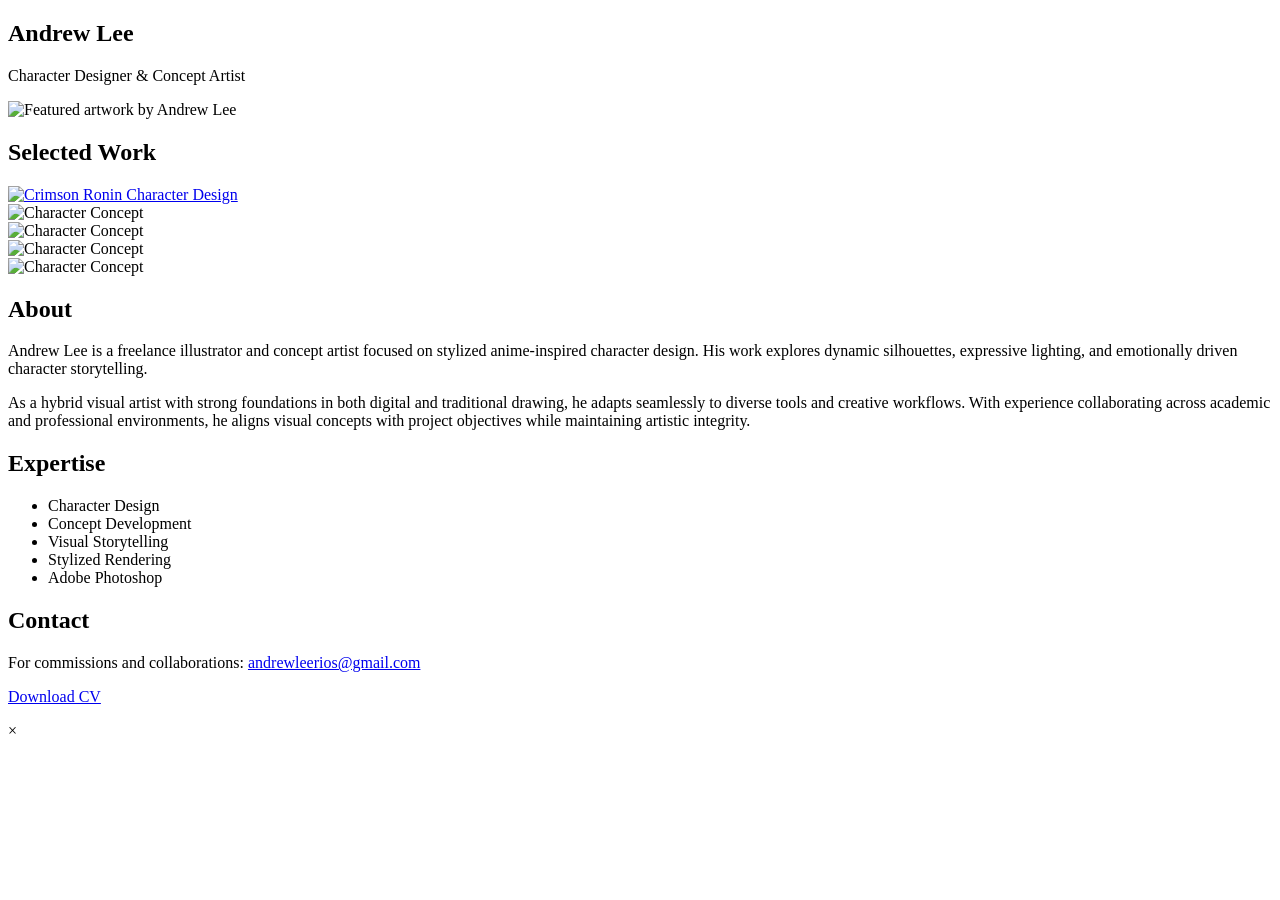
==== index.html @ d273c7ab "Update index.html" ====
<!DOCTYPE html>
<html lang="en">
<head>
  <meta charset="UTF-8" />
  <meta name="viewport" content="width=device-width, initial-scale=1.0" />
  <meta name="description" content="Andrew Lee — Illustrator and Concept Artist specializing in stylized anime-inspired character design.">
  <title>Andrew Lee — Illustrator & Concept Artist</title>
  <link rel="stylesheet" href="style.css" />
  <link href="https://fonts.googleapis.com/css2?family=Playfair+Display:wght@400;500;600&family=Inter:wght@300;400;500&display=swap" rel="stylesheet">
</head>



<body>

  

  <main>

    <!-- HERO -->
    <section class="hero">
        <div class="hero-header">
            <h1 class="logo">Andrew Lee</h1>
            <p class="hero-subtitle">Character Designer & Concept Artist</p>
        </div>

        <img src="images/hero.jpg" alt="Featured artwork by Andrew Lee">
    </section>

    <!-- GALLERY -->
    <section class="gallery">
      <div class="container">
        <h2 class="section-title">Selected Work</h2>

        <div class="grid">

            <div class="art-item project">
                <a href="project-ronin.html">
                    <img src="images/ronin-final.jpg" alt="Crimson Ronin Character Design">
                </a>
            </div>
            
          <div class="art-item">

            <img 
                src="images/art1.jpg" 
                alt="Character Concept"
                data-title="Crimson Ronin"
                data-type="Character Design"
                data-year="2025"
                data-role="Concept & Illustration"
            >
            </div>

          <div class="art-item">
            <img 
                src="images/art2.jpg" 
                alt="Character Concept"
                data-title="Crimson Ronin"
                data-type="Character Design"
                data-year="2025"
                data-role="Concept & Illustration"
            >
            </div>

          <div class="art-item">
            <img 
                src="images/art3.jpg" 
                alt="Character Concept"
                data-title="Crimson Ronin"
                data-type="Character Design"
                data-year="2025"
                data-role="Concept & Illustration"
            >
            </div>

          <div class="art-item">
            <img 
                src="images/art4.jpg" 
                alt="Character Concept"
                data-title="Crimson Ronin"
                data-type="Character Design"
                data-year="2025"
                data-role="Concept & Illustration"
            >
            </div>

        </div>
      </div>
    </section>

    <!-- ABOUT -->
    <section class="about">
      <div class="container">
        <h2 class="section-title">About</h2>
        <p>
            Andrew Lee is a freelance illustrator and concept artist
            focused on stylized anime-inspired character design.
            His work explores dynamic silhouettes, expressive lighting, and emotionally driven character storytelling.
        </p>
        <p>
            As a hybrid visual artist with strong foundations in both digital and traditional drawing,
            he adapts seamlessly to diverse tools and creative workflows. With experience collaborating
            across academic and professional environments, he aligns visual concepts with project objectives while maintaining artistic integrity.
        </p>
      </div>
    </section>

    <!-- EXPERTISE -->
    <section class="expertise">
        <div class="container">
            <h2 class="section-title">Expertise</h2>
            <ul class="skills">
            <li>Character Design</li>
            <li>Concept Development</li>
            <li>Visual Storytelling</li>
            <li>Stylized Rendering</li>
            <li>Adobe Photoshop</li>
            </ul>
        </div>
    </section>
     
    <!-- CONTACT -->
    <section class="contact">
      <div class="container">
        <h2 class="section-title">Contact</h2>
        <p>
          For commissions and collaborations:
          <a href="mailto:andrewleerios@gmail.com">andrewleerios@gmail.com</a>
        </p>
        <p>
          <a href="AndrewLee_CV.pdf" class="cv-button" target="_blank">Download CV</a>
        </p>
      </div>
    </section>

  </main>

  <!-- JS MODAL -->

<div class="modal" id="imageModal">
  <span class="close">&times;</span>
  <div class="modal-wrapper">
    <img class="modal-content" id="modalImage">
    <div class="modal-info">
      <h3 id="modalTitle"></h3>
      <p id="modalMeta"></p>
    </div>
  </div>
</div>

<script>
    const images = document.querySelectorAll('.art-item:not(.project) img');
    const modal = document.getElementById('imageModal');
    const modalImg = document.getElementById('modalImage');
    const modalTitle = document.getElementById('modalTitle');
    const modalMeta = document.getElementById('modalMeta');
    const closeBtn = document.querySelector('.close');

  images.forEach(img => {
  img.addEventListener('click', () => {
    modal.style.display = 'flex';
    modalImg.src = img.src;
    modalTitle.textContent = img.dataset.title;
    modalMeta.textContent = `${img.dataset.type} — ${img.dataset.year} — ${img.dataset.role}`;
    });
  });

  closeBtn.addEventListener('click', () => {
    modal.style.display = 'none';
  });

  modal.addEventListener('click', (e) => {
    if (e.target === modal) {
      modal.style.display = 'none';
    }
  });
</script>

</body>
</html>
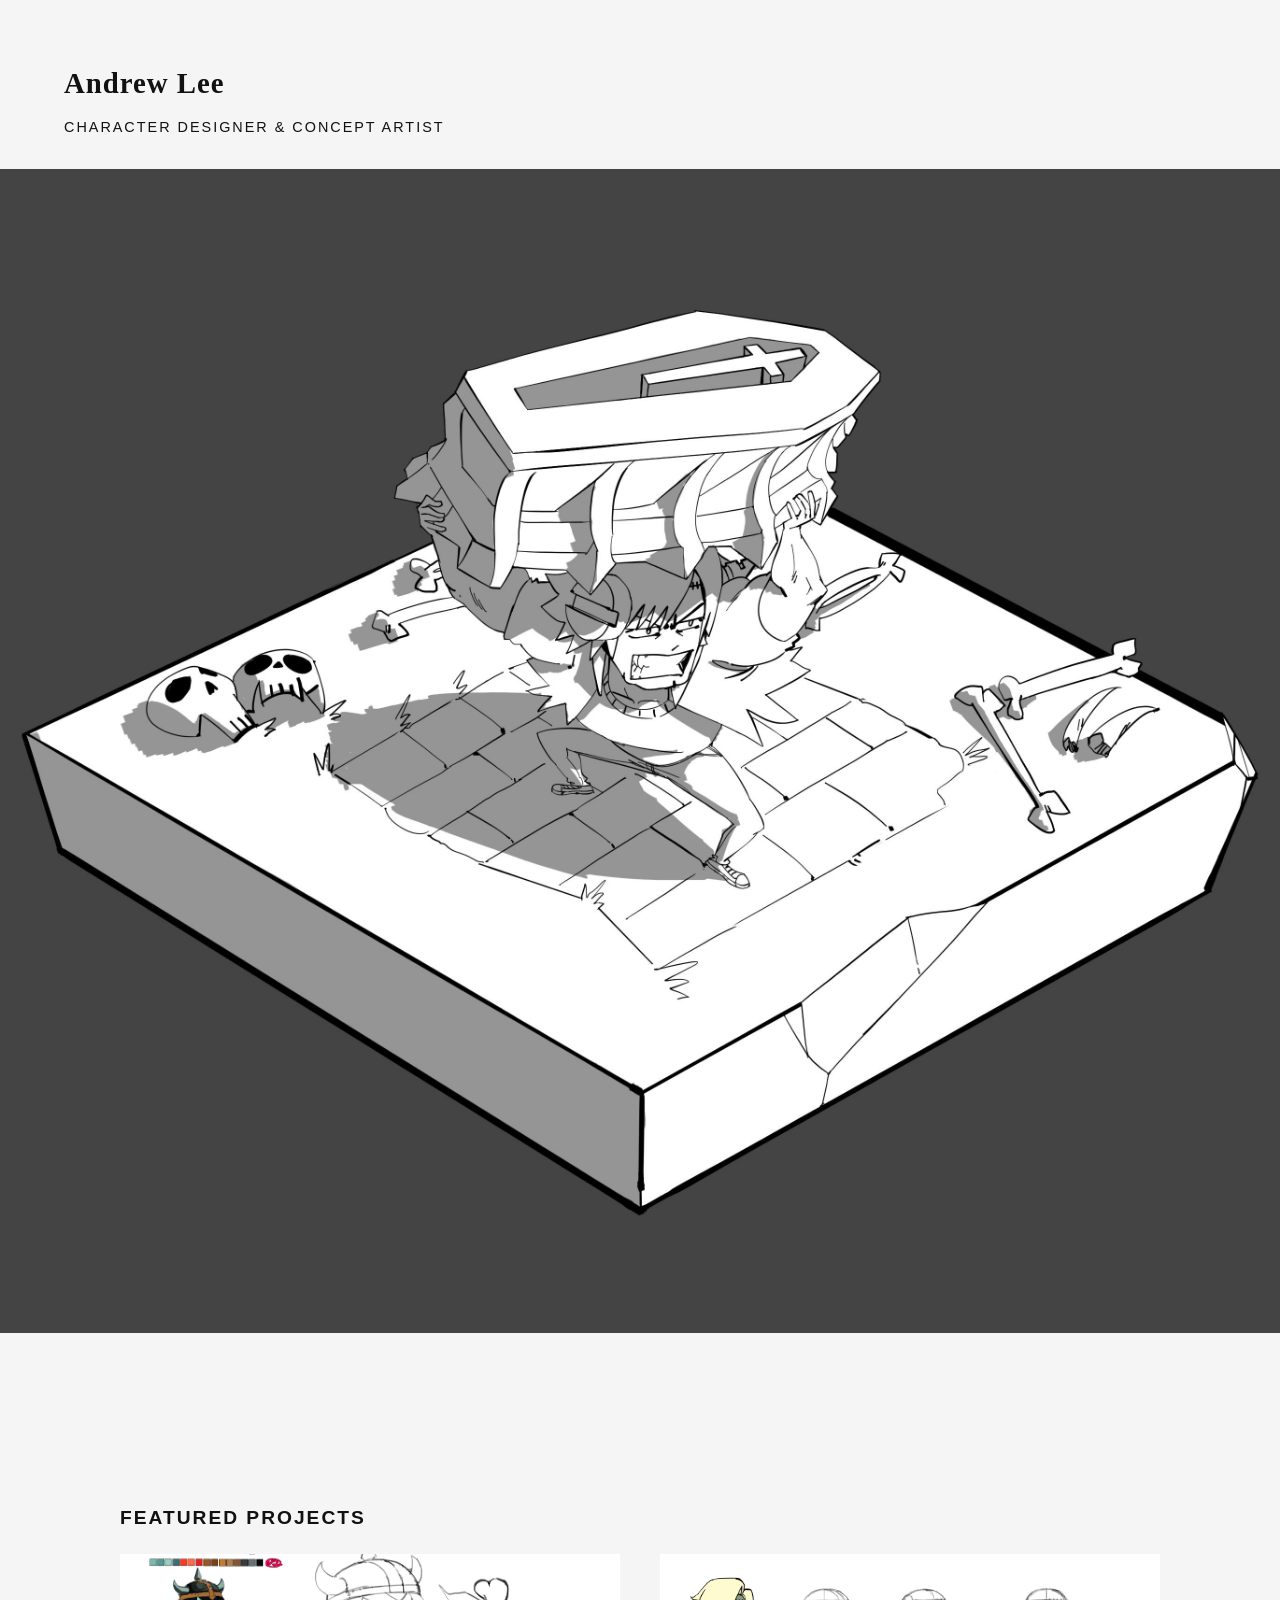
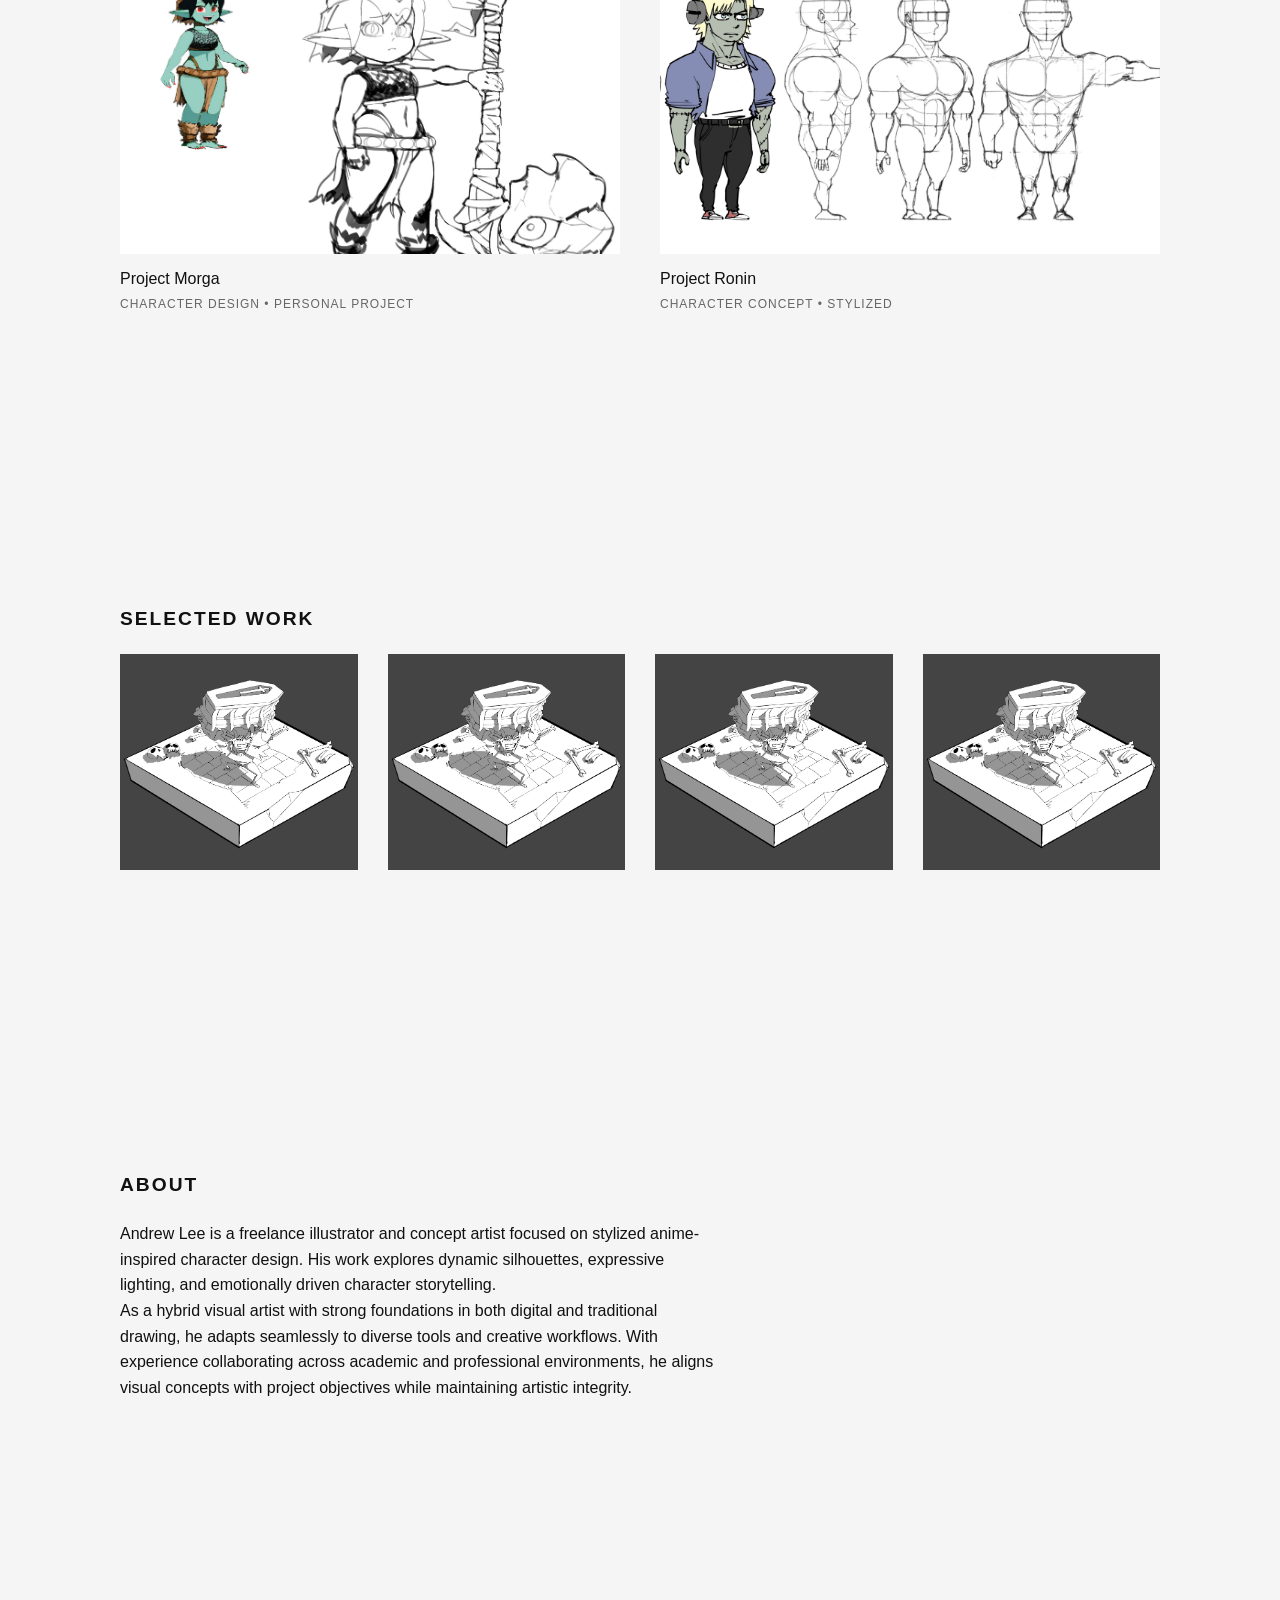
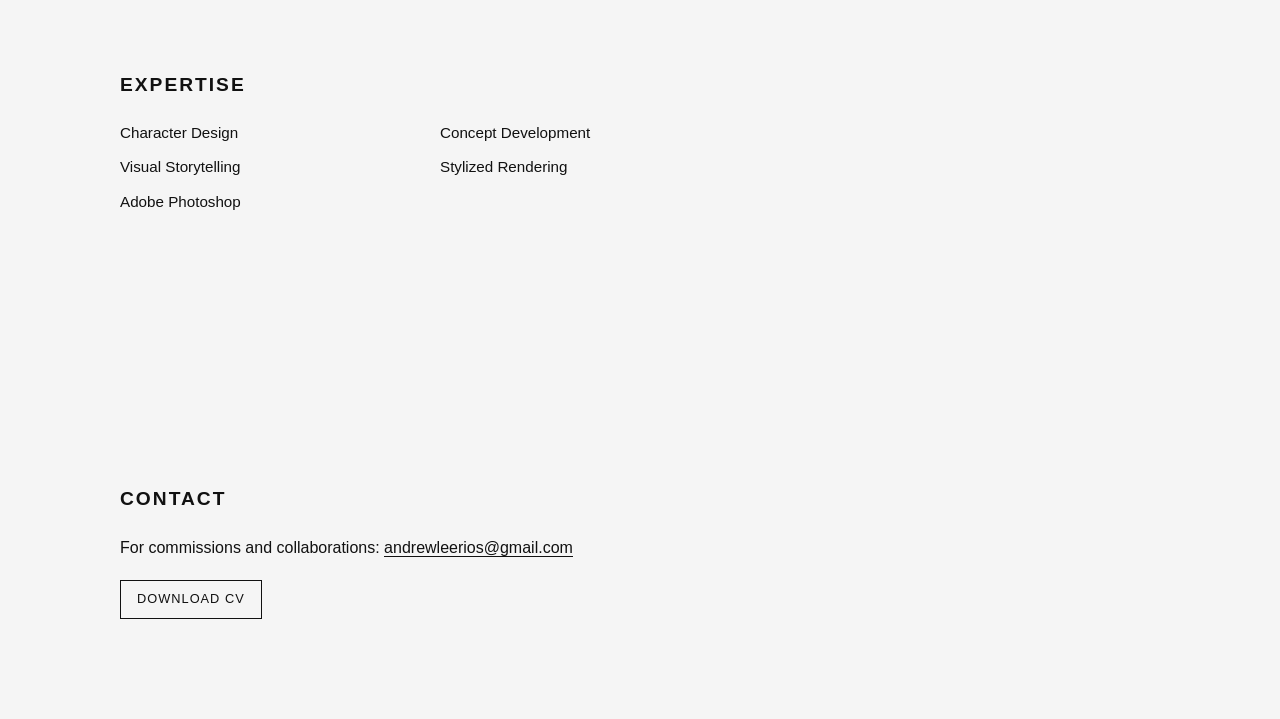
==== commit c88645ab: "Add files via upload" ====
--- a/index.html
+++ b/index.html
@@ -1,181 +1,264 @@
-<!DOCTYPE html>
-<html lang="en">
-<head>
-  <meta charset="UTF-8" />
-  <meta name="viewport" content="width=device-width, initial-scale=1.0" />
-  <meta name="description" content="Andrew Lee — Illustrator and Concept Artist specializing in stylized anime-inspired character design.">
-  <title>Andrew Lee — Illustrator & Concept Artist</title>
-  <link rel="stylesheet" href="style.css" />
-  <link href="https://fonts.googleapis.com/css2?family=Playfair+Display:wght@400;500;600&family=Inter:wght@300;400;500&display=swap" rel="stylesheet">
-</head>
-
-
-
-<body>
-
-  
-
-  <main>
-
-    <!-- HERO -->
-    <section class="hero">
-        <div class="hero-header">
-            <h1 class="logo">Andrew Lee</h1>
-            <p class="hero-subtitle">Character Designer & Concept Artist</p>
-        </div>
-
-        <img src="images/hero.jpg" alt="Featured artwork by Andrew Lee">
-    </section>
-
-    <!-- GALLERY -->
-    <section class="gallery">
-      <div class="container">
-        <h2 class="section-title">Selected Work</h2>
-
-        <div class="grid">
-
-            <div class="art-item project">
-                <a href="project-ronin.html">
-                    <img src="images/ronin-final.jpg" alt="Crimson Ronin Character Design">
-                </a>
-            </div>
-            
-          <div class="art-item">
-
-            <img 
-                src="images/art1.jpg" 
-                alt="Character Concept"
-                data-title="Crimson Ronin"
-                data-type="Character Design"
-                data-year="2025"
-                data-role="Concept & Illustration"
-            >
-            </div>
-
-          <div class="art-item">
-            <img 
-                src="images/art2.jpg" 
-                alt="Character Concept"
-                data-title="Crimson Ronin"
-                data-type="Character Design"
-                data-year="2025"
-                data-role="Concept & Illustration"
-            >
-            </div>
-
-          <div class="art-item">
-            <img 
-                src="images/art3.jpg" 
-                alt="Character Concept"
-                data-title="Crimson Ronin"
-                data-type="Character Design"
-                data-year="2025"
-                data-role="Concept & Illustration"
-            >
-            </div>
-
-          <div class="art-item">
-            <img 
-                src="images/art4.jpg" 
-                alt="Character Concept"
-                data-title="Crimson Ronin"
-                data-type="Character Design"
-                data-year="2025"
-                data-role="Concept & Illustration"
-            >
-            </div>
-
-        </div>
-      </div>
-    </section>
-
-    <!-- ABOUT -->
-    <section class="about">
-      <div class="container">
-        <h2 class="section-title">About</h2>
-        <p>
-            Andrew Lee is a freelance illustrator and concept artist
-            focused on stylized anime-inspired character design.
-            His work explores dynamic silhouettes, expressive lighting, and emotionally driven character storytelling.
-        </p>
-        <p>
-            As a hybrid visual artist with strong foundations in both digital and traditional drawing,
-            he adapts seamlessly to diverse tools and creative workflows. With experience collaborating
-            across academic and professional environments, he aligns visual concepts with project objectives while maintaining artistic integrity.
-        </p>
-      </div>
-    </section>
-
-    <!-- EXPERTISE -->
-    <section class="expertise">
-        <div class="container">
-            <h2 class="section-title">Expertise</h2>
-            <ul class="skills">
-            <li>Character Design</li>
-            <li>Concept Development</li>
-            <li>Visual Storytelling</li>
-            <li>Stylized Rendering</li>
-            <li>Adobe Photoshop</li>
-            </ul>
-        </div>
-    </section>
-     
-    <!-- CONTACT -->
-    <section class="contact">
-      <div class="container">
-        <h2 class="section-title">Contact</h2>
-        <p>
-          For commissions and collaborations:
-          <a href="mailto:andrewleerios@gmail.com">andrewleerios@gmail.com</a>
-        </p>
-        <p>
-          <a href="AndrewLee_CV.pdf" class="cv-button" target="_blank">Download CV</a>
-        </p>
-      </div>
-    </section>
-
-  </main>
-
-  <!-- JS MODAL -->
-
-<div class="modal" id="imageModal">
-  <span class="close">&times;</span>
-  <div class="modal-wrapper">
-    <img class="modal-content" id="modalImage">
-    <div class="modal-info">
-      <h3 id="modalTitle"></h3>
-      <p id="modalMeta"></p>
-    </div>
-  </div>
-</div>
-
-<script>
-    const images = document.querySelectorAll('.art-item:not(.project) img');
-    const modal = document.getElementById('imageModal');
-    const modalImg = document.getElementById('modalImage');
-    const modalTitle = document.getElementById('modalTitle');
-    const modalMeta = document.getElementById('modalMeta');
-    const closeBtn = document.querySelector('.close');
-
-  images.forEach(img => {
-  img.addEventListener('click', () => {
-    modal.style.display = 'flex';
-    modalImg.src = img.src;
-    modalTitle.textContent = img.dataset.title;
-    modalMeta.textContent = `${img.dataset.type} — ${img.dataset.year} — ${img.dataset.role}`;
-    });
-  });
-
-  closeBtn.addEventListener('click', () => {
-    modal.style.display = 'none';
-  });
-
-  modal.addEventListener('click', (e) => {
-    if (e.target === modal) {
-      modal.style.display = 'none';
-    }
-  });
-</script>
-
-</body>
-</html>
+<!DOCTYPE html>
+<html lang="en">
+<head>
+  <meta charset="UTF-8" />
+  <meta name="viewport" content="width=device-width, initial-scale=1.0" />
+  <meta name="description" content="Andrew Lee — Illustrator and Concept Artist specializing in stylized anime-inspired character design.">
+  <title>Andrew Lee — Illustrator & Concept Artist</title>
+  <link rel="stylesheet" href="style.css" />
+  <link href="https://fonts.googleapis.com/css2?family=Playfair+Display:wght@400;500;600&family=Inter:wght@300;400;500&display=swap" rel="stylesheet">
+</head>
+
+
+
+<body>
+
+  
+
+  <main>
+
+    <!-- HERO -->
+    <header class="hero-header">
+      <h1 class="logo">Andrew Lee</h1>
+      <p class="hero-subtitle">Character Designer & Concept Artist</p>
+    </header>
+
+    <section class="hero">
+      <img src="images/hero.jpg" alt="Hero artwork">
+    </section>
+
+     <!-- FEATURED GALLERY -->
+
+    <section class="featured-projects reveal">
+
+      <div class="container">
+        <h2 class="section-title">Featured Projects</h2>
+          <div class="featured-grid">
+
+            <a href="projects/morga.html" class="featured-item">
+
+              <div class="featured-image">
+                <img src="images/morga-final.jpg" alt="Project Morga" loading="lazy">
+                <div class="project-overlay">View Project</div>
+              </div>
+
+              <div class="featured-info">
+                <p class="featured-title">Project Morga</p>
+                <p class="project-label">Character Design • Personal Project</p>
+              </div>
+
+            </a>
+
+            <a href="projects/ronin.html" class="featured-item">
+
+              <div class="featured-image">
+                <img src="images/ronin-final.jpg" alt="Project Ronin" loading="lazy">
+                <div class="project-overlay">View Project</div>
+              </div>
+
+              <div class="featured-info">
+                <p class="featured-title">Project Ronin</p>
+                <p class="project-label">Character Concept • Stylized</p>
+              </div>
+
+            </a>
+
+          </div>
+      </div>
+
+    </section>
+
+    <!-- GALLERY -->
+    <section class="gallery reveal">
+      <div class="container">
+        <h2 class="section-title">Selected Work</h2>
+
+        <div class="grid">
+            
+          <div class="art-item">
+
+            <img 
+                src="images/art1.jpg" 
+                alt="Character Concept"
+                loading="lazy"
+                data-title="Crimson Ronin"
+                data-type="Character Design"
+                data-year="2025"
+                data-role="Concept & Illustration"
+            >
+            </div>
+
+          <div class="art-item">
+            <img 
+                src="images/art2.jpg" 
+                alt="Character Concept"
+                loading="lazy"
+                data-title="Crimson Ronin"
+                data-type="Character Design"
+                data-year="2025"
+                data-role="Concept & Illustration"
+            >
+            </div>
+
+          <div class="art-item">
+            <img 
+                src="images/art3.jpg" 
+                alt="Character Concept"
+                loading="lazy"
+                data-title="Crimson Ronin"
+                data-type="Character Design"
+                data-year="2025"
+                data-role="Concept & Illustration"
+            >
+            </div>
+
+          <div class="art-item">
+            <img 
+                src="images/art4.jpg" 
+                alt="Character Concept"
+                loading="lazy"
+                data-title="Crimson Ronin"
+                data-type="Character Design"
+                data-year="2025"
+                data-role="Concept & Illustration"
+            >
+            </div>
+
+        </div>
+      </div>
+    </section>
+
+    <!-- ABOUT -->
+    <section class="about reveal">
+      <div class="container">
+        <h2 class="section-title">About</h2>
+        <p>
+            Andrew Lee is a freelance illustrator and concept artist
+            focused on stylized anime-inspired character design.
+            His work explores dynamic silhouettes, expressive lighting, and emotionally driven character storytelling.
+        </p>
+        <p>
+            As a hybrid visual artist with strong foundations in both digital and traditional drawing,
+            he adapts seamlessly to diverse tools and creative workflows. With experience collaborating
+            across academic and professional environments, he aligns visual concepts with project objectives while maintaining artistic integrity.
+        </p>
+      </div>
+    </section>
+
+    <!-- EXPERTISE -->
+    <section class="expertise reveal">
+        <div class="container">
+            <h2 class="section-title">Expertise</h2>
+            <ul class="skills">
+            <li>Character Design</li>
+            <li>Concept Development</li>
+            <li>Visual Storytelling</li>
+            <li>Stylized Rendering</li>
+            <li>Adobe Photoshop</li>
+            </ul>
+        </div>
+    </section>
+     
+    <!-- CONTACT -->
+    <section class="contact reveal">
+      <div class="container">
+        <h2 class="section-title">Contact</h2>
+        <p>
+          For commissions and collaborations:
+          <a href="mailto:andrewleerios@gmail.com">andrewleerios@gmail.com</a>
+        </p>
+        <p>
+          <a href="AndrewLee_CV.pdf" class="cv-button" target="_blank">Download CV</a>
+        </p>
+      </div>
+    </section>
+
+  </main>
+
+  <!-- JS MODAL -->
+
+<div class="modal" id="imageModal">
+  <span class="close">&times;</span>
+  <div class="modal-wrapper">
+    <img class="modal-content" id="modalImage">
+    <div class="modal-info">
+      <h3 id="modalTitle"></h3>
+      <p id="modalMeta"></p>
+    </div>
+  </div>
+</div>
+
+<script>
+    const images = document.querySelectorAll('.art-item:not(.project) img');
+    const modal = document.getElementById('imageModal');
+    const modalImg = document.getElementById('modalImage');
+    const modalTitle = document.getElementById('modalTitle');
+    const modalMeta = document.getElementById('modalMeta');
+    const closeBtn = document.querySelector('.close');
+
+  images.forEach(img => {
+  img.addEventListener('click', () => {
+    modal.style.display = 'flex';
+    modalImg.src = img.src;
+    modalTitle.textContent = img.dataset.title;
+    modalMeta.textContent = `${img.dataset.type} — ${img.dataset.year} — ${img.dataset.role}`;
+    });
+  });
+
+  closeBtn.addEventListener('click', () => {
+    modal.style.display = 'none';
+  });
+
+  modal.addEventListener('click', (e) => {
+    if (e.target === modal) {
+      modal.style.display = 'none';
+    }
+  });
+</script>
+
+<!-- REVEAL SCRIPT -->
+
+<script>
+const reveals = document.querySelectorAll('.reveal');
+
+function revealOnScroll(){
+  const windowHeight = window.innerHeight;
+
+  reveals.forEach(section => {
+    const sectionTop = section.getBoundingClientRect().top;
+
+    if(sectionTop < windowHeight - 100){
+      section.classList.add('visible');
+    }
+  });
+}
+
+window.addEventListener('scroll', revealOnScroll);
+revealOnScroll();
+</script>
+
+<!-- CUSTOM CURSOR -->
+<div class="cursor-view">View</div>
+<script>
+const cursor = document.querySelector('.cursor-view');
+const artworks = document.querySelectorAll('.art-item, .featured-item');
+
+document.addEventListener('mousemove', e => {
+cursor.style.left = e.clientX + 'px';
+cursor.style.top = e.clientY + 'px';
+});
+
+artworks.forEach(item => {
+item.addEventListener('mouseenter', () => {
+cursor.classList.add('active');
+});
+
+item.addEventListener('mouseleave', () => {
+cursor.classList.remove('active');
+});
+});
+</script>
+
+
+</body>
+</html>
--- a/style.css
+++ b/style.css
@@ -0,0 +1,425 @@
+/* RESET BASE */
+* {
+  margin: 0;
+  padding: 0;
+  box-sizing: border-box;
+}
+
+body {
+  font-family: 'Inter', sans-serif;
+  background-color: #f5f5f5;
+  color: #111;
+  line-height: 1.6;
+  transition: background-color 0.3s ease;
+}
+
+body {
+  opacity: 0;
+  animation: fadeIn 1.0s ease forwards;
+}
+
+@keyframes fadeIn {
+  to {
+    opacity: 1;
+  }
+}
+
+/* CONTENEDOR CENTRAL */
+.container {
+  width: 90%;
+  max-width: 1200px;
+  margin: 0 auto;
+  max-width:1100px;
+  margin:0 auto;
+  padding:0 30px;
+}
+
+/* HEADER */
+.site-header {
+  padding: 40px 0 20px 0;
+}
+
+.logo {
+  font-size: 1.8rem;
+  font-weight: 600;
+  font-family: 'Playfair Display', serif;
+  letter-spacing: 1px;
+}
+
+/* HERO */
+
+.hero-header {
+  padding: 60px 5% 30px 5%;
+}
+
+.hero {
+  width: 100%;
+  padding: 0;
+  position: relative;
+  overflow: hidden;
+}
+
+.hero-subtitle {
+  font-size: 0.9rem;
+  font-weight: 400;
+  letter-spacing: 2px;
+  text-transform: uppercase;
+  margin-top: 10px;
+}
+
+.hero img{
+width:100%;
+height:100%;
+object-fit:cover;
+display:block;
+animation:heroZoom 20s ease-in-out infinite alternate;
+}
+
+@keyframes heroZoom{
+0%{
+transform:scale(1);
+}
+100%{
+transform:scale(1.03);
+}
+}
+
+/* SECTIONS */
+section {
+  padding: 100px 0;
+}
+
+.section-title {
+  font-size: 0.9rem;
+  font-weight: 600;
+  letter-spacing: 2px;
+  text-transform: uppercase;
+  margin-bottom: 50px;
+}
+
+a {
+  text-decoration: none;
+  color: #111;
+  border-bottom: 1px solid #111;
+  transition: opacity 0.2s ease;
+}
+
+a:hover {
+  opacity: 0.6;
+}
+
+/* FEATURED GALLERY */
+
+.featured-image{
+position:relative;
+overflow:hidden;
+}
+
+.featured-title{
+margin-top:10px;
+font-size:16px;
+}
+
+.project-overlay{
+position:absolute;
+top:0;
+left:0;
+width:100%;
+height:100%;
+background:rgba(0,0,0,0.5);
+
+display:flex;
+align-items:center;
+justify-content:center;
+
+color:white;
+font-size:18px;
+letter-spacing:2px;
+
+opacity:0;
+transition:opacity 0.3s ease;
+}
+
+.featured-image:hover .project-overlay{
+opacity:1;
+}
+
+.featured-item{
+position:relative;
+overflow:hidden;
+border-bottom:none;
+}
+
+.featured-item img{
+width:100%;
+height:300px;
+object-fit:cover;
+display:block;
+transition:transform 0.4s ease;
+}
+
+.featured-image:hover img{
+transform:scale(1.08);
+}
+
+.section-title{
+font-size:1.2rem;
+margin:70px 0 20px 0;
+letter-spacing:2px;
+}
+
+.featured-grid{
+display:grid;
+grid-template-columns:1fr 1fr;
+gap:40px;
+margin-bottom:20px;
+}
+
+.featured-item img{
+width:100%;
+display:block;
+}
+
+.project-label{
+margin-top:14px;
+font-size:0.9rem;
+letter-spacing:1px;
+color:#444;
+}
+
+.featured-info{
+margin-top:12px;
+}
+
+.project-label{
+font-size:0.75rem;
+color:#666;
+letter-spacing:1px;
+text-transform:uppercase;
+margin-top:3px;
+}
+
+/* FEATURED PAGES */
+/* PROJECTS.HTML */
+
+.project-container{
+max-width:1100px;
+margin:auto;
+padding:80px 20px;
+}
+
+.project-title{
+font-size:2rem;
+margin-bottom:40px;
+}
+
+.project-description{
+max-width:700px;
+margin:40px 0;
+line-height:1.6;
+}
+
+.project-image{
+margin:80px 0;
+}
+
+.project-image img{
+width:100%;
+height:auto;
+display:block;
+}
+
+.back-link{
+display:inline-block;
+margin-bottom:40px;
+font-size:0.9rem;
+letter-spacing:1px;
+text-decoration:none;
+}
+
+/* SKILLS */ 
+
+.skills {
+  list-style: none;
+  padding: 0;
+  display: grid;
+  grid-template-columns: repeat(2, 1fr);
+  gap: 10px 40px;
+  max-width: 600px;
+}
+
+.skills li {
+  font-size: 0.95rem;
+}
+
+/* GALLERY GRID */
+
+.grid {
+  column-count:4;
+  column-gap:30px;
+}
+
+.art-item{
+break-inside:avoid;
+margin-bottom:30px;
+overflow:hidden;
+cursor:pointer;
+transition:transform 0.3s ease, box-shadow 0.3s ease;
+}
+
+.art-item img{
+width:100%;
+height:auto;
+display:block;
+transition:transform 0.4s ease;
+}
+
+.art-item:hover{
+transform:translateY(-6px);
+box-shadow:0 12px 30px rgba(0,0,0,0.15);
+}
+
+.art-item:hover img{
+transform:scale(1.05);
+}
+
+
+
+/* ABOUT & CONTACT */
+.about p,
+.contact p {
+  max-width: 600px;
+}
+
+.cv-button {
+  display: inline-block;
+  margin-top: 20px;
+  font-size: 0.8rem;
+  letter-spacing: 1px;
+  text-transform: uppercase;
+  border: 1px solid #111;
+  padding: 8px 16px;
+  transition: all 0.2s ease;
+}
+
+.cv-button:hover {
+  background: #111;
+  color: #f5f5f5;
+}
+
+/* SCROLL REVEAL */
+
+.reveal{
+opacity:0;
+transform:translateY(40px);
+transition:all 1s cubic-bezier(.16,1,.3,1);
+}
+
+.reveal.visible{
+opacity:1;
+transform:translateY(0);
+}
+
+/* CUSTOM CURSOR */
+.art-item,
+.featured-item{
+cursor:none;
+}
+
+.cursor-view{
+position:fixed;
+top:0;
+left:0;
+width:80px;
+height:80px;
+border-radius:50%;
+background:rgba(0,0,0,0.75);
+color:white;
+
+display:flex;
+align-items:center;
+justify-content:center;
+
+font-size:12px;
+letter-spacing:1px;
+text-transform:uppercase;
+
+pointer-events:none;
+
+transform:translate(-50%,-50%) scale(0);
+transition:transform 0.2s ease;
+
+z-index:2000;
+}
+
+.cursor-view.active{
+transform:translate(-50%,-50%) scale(1);
+}
+
+/* JS MODAL */
+
+.modal {
+  display: none;
+  position: fixed;
+  inset: 0;
+  background: rgba(245, 245, 245, 0.98);
+  justify-content: center;
+  align-items: center;
+  z-index: 1000;
+  overflow: hidden;
+}
+
+.modal-content {
+  width: auto;
+  height: auto;
+  max-width: 100%;
+  max-height: 75vh;
+  object-fit: contain;
+}
+
+.close {
+  position: absolute;
+  top: 40px;
+  right: 60px;
+  font-size: 2rem;
+  cursor: pointer;
+  font-weight: 300;
+}
+
+.modal-wrapper {
+    text-align: center;
+    max-width: 90vw;
+    max-height: 90vh;
+}
+
+.modal-info {
+  margin-top: 20px;
+}
+
+.modal-info h3 {
+  font-weight: 500;
+  margin-bottom: 5px;
+}
+
+.modal-info p {
+  font-size: 0.85rem;
+  letter-spacing: 1px;
+  text-transform: uppercase;
+}
+/* RESPONSIVE */
+
+@media (max-width:1000px){
+    .grid{
+    column-count:2;
+    }
+  }
+
+@media (max-width:600px){
+    .grid{
+    column-count:1;
+  }
+
+  section {
+    padding: 60px 0;
+  }
+}
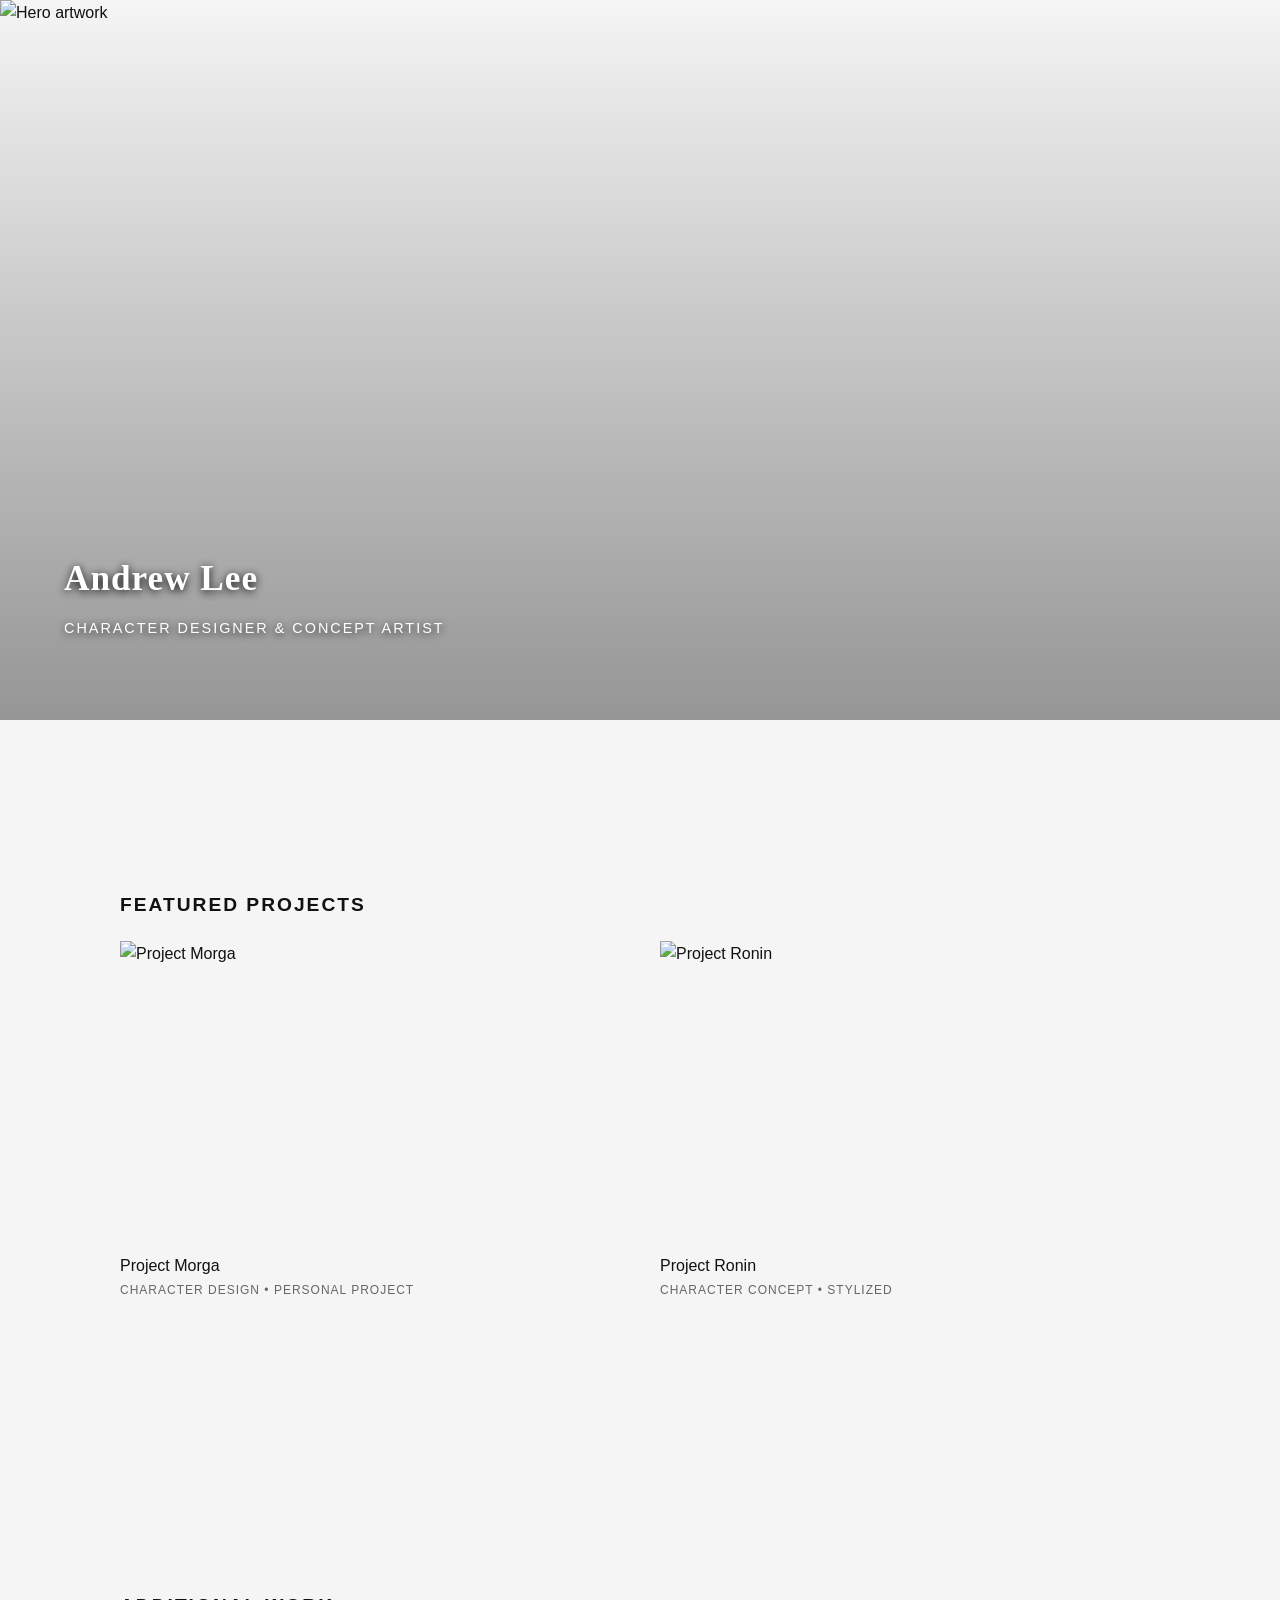
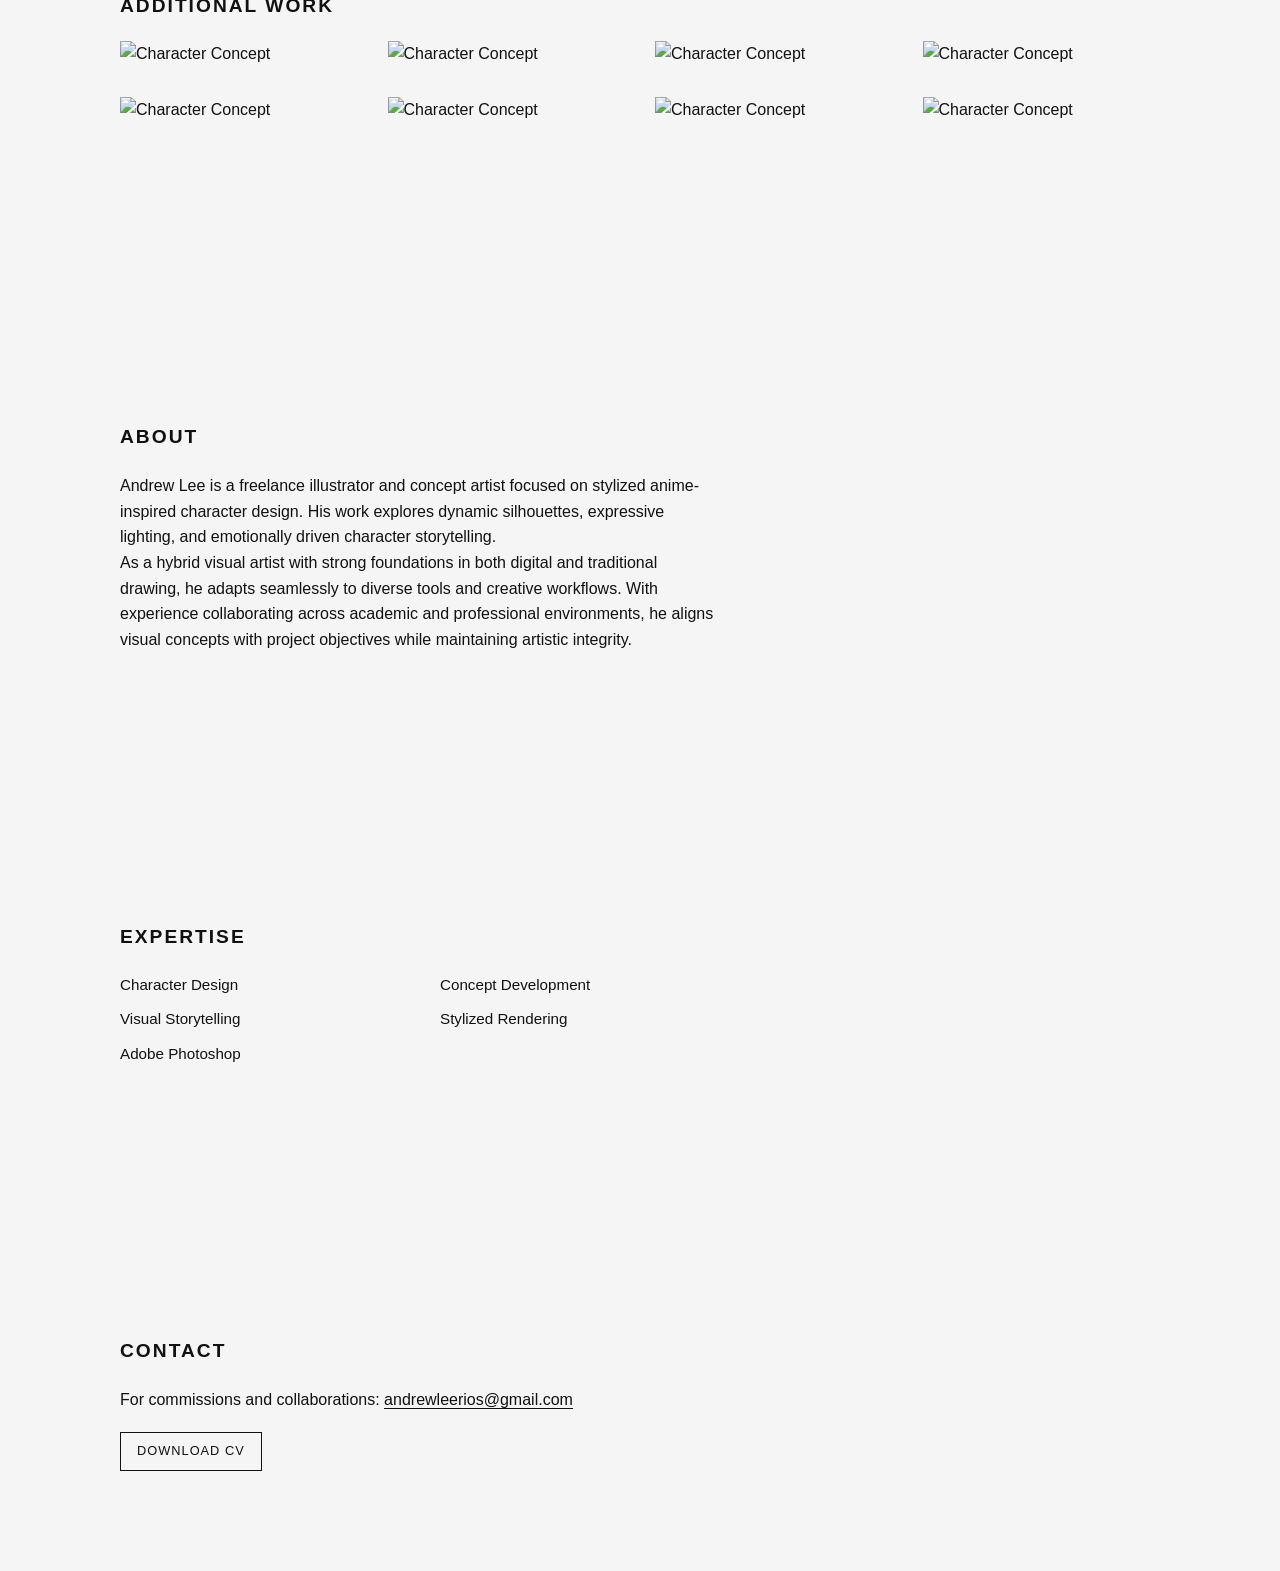
==== commit a3a63b5e: "Add files via upload" ====
--- a/index.html
+++ b/index.html
@@ -18,14 +18,16 @@
   <main>
 
     <!-- HERO -->
-    <header class="hero-header">
+    <section class="hero">
+
+  <img src="images/hero.jpg" alt="Hero artwork">
+
+    <div class="hero-header">
       <h1 class="logo">Andrew Lee</h1>
       <p class="hero-subtitle">Character Designer & Concept Artist</p>
-    </header>
-
-    <section class="hero">
-      <img src="images/hero.jpg" alt="Hero artwork">
-    </section>
+    </div>
+
+  </section>
 
      <!-- FEATURED GALLERY -->
 
@@ -71,7 +73,7 @@
     <!-- GALLERY -->
     <section class="gallery reveal">
       <div class="container">
-        <h2 class="section-title">Selected Work</h2>
+        <h2 class="section-title">Additional Work</h2>
 
         <div class="grid">
             
@@ -124,7 +126,56 @@
             >
             </div>
 
+            <div class="art-item">
+            <img 
+                src="images/art5.jpg" 
+                alt="Character Concept"
+                loading="lazy"
+                data-title="Crimson Ronin"
+                data-type="Character Design"
+                data-year="2025"
+                data-role="Concept & Illustration"
+            >
+            </div>
+
+            <div class="art-item">
+            <img 
+                src="images/art6.jpg" 
+                alt="Character Concept"
+                loading="lazy"
+                data-title="Crimson Ronin"
+                data-type="Character Design"
+                data-year="2025"
+                data-role="Concept & Illustration"
+            >
+            </div>
+
+            <div class="art-item">
+            <img 
+                src="images/art7.jpg" 
+                alt="Character Concept"
+                loading="lazy"
+                data-title="Crimson Ronin"
+                data-type="Character Design"
+                data-year="2025"
+                data-role="Concept & Illustration"
+            >
+            </div>
+
+            <div class="art-item">
+            <img 
+                src="images/art8.jpg" 
+                alt="Character Concept"
+                loading="lazy"
+                data-title="Crimson Ronin"
+                data-type="Character Design"
+                data-year="2025"
+                data-role="Concept & Illustration"
+            >
+            </div>
+
         </div>
+        
       </div>
     </section>
 
@@ -178,43 +229,207 @@
   <!-- JS MODAL -->
 
 <div class="modal" id="imageModal">
+
   <span class="close">&times;</span>
+
   <div class="modal-wrapper">
-    <img class="modal-content" id="modalImage">
+
+    <span class="modal-arrow left">&#10094;</span>
+
+    <div class="modal-image-container">
+  <img class="modal-content current" id="modalImage" draggable="false">
+<img class="modal-content next" id="modalImageNext" draggable="false">
+</div>
+
+    <span class="modal-arrow right">&#10095;</span>
+
     <div class="modal-info">
       <h3 id="modalTitle"></h3>
       <p id="modalMeta"></p>
     </div>
+
   </div>
+
 </div>
 
 <script>
-    const images = document.querySelectorAll('.art-item:not(.project) img');
-    const modal = document.getElementById('imageModal');
-    const modalImg = document.getElementById('modalImage');
-    const modalTitle = document.getElementById('modalTitle');
-    const modalMeta = document.getElementById('modalMeta');
-    const closeBtn = document.querySelector('.close');
-
-  images.forEach(img => {
+
+const images = document.querySelectorAll('.art-item img');
+const modal = document.getElementById('imageModal');
+
+const modalImg = document.getElementById('modalImage');
+const modalImgNext = document.getElementById('modalImageNext');
+
+const modalTitle = document.getElementById('modalTitle');
+const modalMeta = document.getElementById('modalMeta');
+
+const closeBtn = document.querySelector('.close');
+const arrowLeft = document.querySelector('.modal-arrow.left');
+const arrowRight = document.querySelector('.modal-arrow.right');
+
+let currentIndex = 0;
+
+
+/* RESET SLIDER */
+
+function resetModalSlider(){
+
+  modalImg.style.transition = "none";
+  modalImgNext.style.transition = "none";
+
+  modalImg.style.transform = "translateX(0)";
+  modalImgNext.style.transform = "translateX(0)";
+
+  modalImgNext.src = "";
+
+}
+
+
+/* ABRIR MODAL */
+
+images.forEach((img, index) => {
+
   img.addEventListener('click', () => {
-    modal.style.display = 'flex';
+
+    currentIndex = index;
+
+    resetModalSlider();
+
+    modal.classList.add('active');
+    document.body.style.overflow = "hidden";
+
     modalImg.src = img.src;
+
     modalTitle.textContent = img.dataset.title;
     modalMeta.textContent = `${img.dataset.type} — ${img.dataset.year} — ${img.dataset.role}`;
-    });
+
   });
 
-  closeBtn.addEventListener('click', () => {
-    modal.style.display = 'none';
-  });
-
-  modal.addEventListener('click', (e) => {
-    if (e.target === modal) {
-      modal.style.display = 'none';
-    }
-  });
+});
+
+
+/* CAMBIO DE IMAGEN */
+
+function updateModalImage(direction){
+
+  const img = images[currentIndex];
+
+  modalImgNext.src = img.src;
+
+  modalTitle.textContent = img.dataset.title;
+  modalMeta.textContent = `${img.dataset.type} — ${img.dataset.year} — ${img.dataset.role}`;
+
+  modalImg.style.transition = "none";
+  modalImgNext.style.transition = "none";
+
+  modalImg.style.transform = "translateX(0)";
+  modalImgNext.style.transform = "translateX(0)";
+
+  if(direction === "right"){
+    modalImgNext.style.transform = "translateX(100%)";
+  }
+
+  if(direction === "left"){
+    modalImgNext.style.transform = "translateX(-100%)";
+  }
+
+  modalImgNext.offsetHeight;
+
+  modalImg.style.transition = "transform 0.35s ease";
+  modalImgNext.style.transition = "transform 0.35s ease";
+
+  if(direction === "right"){
+    modalImg.style.transform = "translateX(-100%)";
+    modalImgNext.style.transform = "translateX(0)";
+  }
+
+  if(direction === "left"){
+    modalImg.style.transform = "translateX(100%)";
+    modalImgNext.style.transform = "translateX(0)";
+  }
+
+  setTimeout(() => {
+
+    modalImg.src = modalImgNext.src;
+
+    modalImg.style.transition = "none";
+    modalImg.style.transform = "translateX(0)";
+
+  },350);
+
+}
+
+
+/* FLECHAS */
+
+arrowRight.addEventListener('click', () => {
+
+  currentIndex = (currentIndex + 1) % images.length;
+  updateModalImage("right");
+
+});
+
+arrowLeft.addEventListener('click', () => {
+
+  currentIndex = (currentIndex - 1 + images.length) % images.length;
+  updateModalImage("left");
+
+});
+
+
+/* CERRAR */
+
+closeBtn.addEventListener('click', () => {
+
+  modal.classList.remove('active');
+  document.body.style.overflow = "auto";
+
+});
+
+
+modal.addEventListener('click', (e) => {
+
+  if (e.target === modal) {
+
+    modal.classList.remove('active');
+    document.body.style.overflow = "auto";
+
+  }
+
+});
+
+
+/* TECLADO */
+
+document.addEventListener('keydown', (e) => {
+
+  if (!modal.classList.contains('active')) return;
+
+  if (e.key === 'Escape') {
+
+    modal.classList.remove('active');
+    document.body.style.overflow = "auto";
+
+  }
+
+  if (e.key === 'ArrowRight') {
+
+    currentIndex = (currentIndex + 1) % images.length;
+    updateModalImage("right");
+
+  }
+
+  if (e.key === 'ArrowLeft') {
+
+    currentIndex = (currentIndex - 1 + images.length) % images.length;
+    updateModalImage("left");
+
+  }
+
+});
+
 </script>
+
 
 <!-- REVEAL SCRIPT -->
 
@@ -237,28 +452,5 @@
 revealOnScroll();
 </script>
 
-<!-- CUSTOM CURSOR -->
-<div class="cursor-view">View</div>
-<script>
-const cursor = document.querySelector('.cursor-view');
-const artworks = document.querySelectorAll('.art-item, .featured-item');
-
-document.addEventListener('mousemove', e => {
-cursor.style.left = e.clientX + 'px';
-cursor.style.top = e.clientY + 'px';
-});
-
-artworks.forEach(item => {
-item.addEventListener('mouseenter', () => {
-cursor.classList.add('active');
-});
-
-item.addEventListener('mouseleave', () => {
-cursor.classList.remove('active');
-});
-});
-</script>
-
-
 </body>
 </html>
--- a/style.css
+++ b/style.css
@@ -1,4 +1,15 @@
 /* RESET BASE */
+
+html {
+  scrollbar-width: none;      /* Firefox */
+  -ms-overflow-style: none;   /* IE / Edge antiguo */
+}
+
+html {
+  scrollbar-width: none;      /* Firefox */
+  -ms-overflow-style: none;   /* IE / Edge antiguo */
+}
+
 * {
   margin: 0;
   padding: 0;
@@ -11,12 +22,10 @@
   color: #111;
   line-height: 1.6;
   transition: background-color 0.3s ease;
-}
-
-body {
   opacity: 0;
   animation: fadeIn 1.0s ease forwards;
 }
+
 
 @keyframes fadeIn {
   to {
@@ -25,38 +34,49 @@
 }
 
 /* CONTENEDOR CENTRAL */
-.container {
-  width: 90%;
-  max-width: 1200px;
-  margin: 0 auto;
+.container{
+  width:90%;
   max-width:1100px;
   margin:0 auto;
   padding:0 30px;
 }
 
 /* HEADER */
-.site-header {
-  padding: 40px 0 20px 0;
-}
-
-.logo {
-  font-size: 1.8rem;
-  font-weight: 600;
-  font-family: 'Playfair Display', serif;
-  letter-spacing: 1px;
-}
-
+
+.logo{
+font-size:2.2rem;
+font-weight:600;
+font-family:'Playfair Display', serif;
+letter-spacing:1px;
+text-shadow:0 2px 10px rgb(0, 0, 0);
+}
 /* HERO */
 
-.hero-header {
-  padding: 60px 5% 30px 5%;
-}
-
-.hero {
-  width: 100%;
-  padding: 0;
-  position: relative;
-  overflow: hidden;
+.hero-header{
+  position:absolute;
+  bottom:80px;
+  left:5%;
+  z-index:2;
+  color:white;
+}
+
+.hero{
+  position:relative;
+  width:100%;
+  height:80vh;
+  overflow:hidden;
+}
+
+.hero::after{
+content:"";
+position:absolute;
+inset:0;
+background:linear-gradient(
+to top,
+rgba(0, 0, 0, 0.39),
+rgba(0, 0, 0, 0.2),
+rgba(0, 0, 0, 0)
+);
 }
 
 .hero-subtitle {
@@ -65,14 +85,18 @@
   letter-spacing: 2px;
   text-transform: uppercase;
   margin-top: 10px;
+  text-shadow:0 2px 10px rgb(0, 0, 0);
 }
 
 .hero img{
-width:100%;
-height:100%;
-object-fit:cover;
-display:block;
-animation:heroZoom 20s ease-in-out infinite alternate;
+  position:absolute;
+  top:0;
+  left:0;
+  width:100%;
+  height:100%;
+  object-fit:cover;
+  display:block;
+  animation:heroZoom 20s ease-in-out infinite alternate;
 }
 
 @keyframes heroZoom{
@@ -90,11 +114,11 @@
 }
 
 .section-title {
-  font-size: 0.9rem;
+  font-size:1.2rem;
   font-weight: 600;
   letter-spacing: 2px;
   text-transform: uppercase;
-  margin-bottom: 50px;
+  margin:70px 0 20px 0;
 }
 
 a {
@@ -109,6 +133,14 @@
 }
 
 /* FEATURED GALLERY */
+
+.project-section{
+font-size:0.9rem;
+letter-spacing:2px;
+text-transform:uppercase;
+margin:60px 0 20px 0;
+color:#444;
+}
 
 .featured-image{
 position:relative;
@@ -162,33 +194,11 @@
 transform:scale(1.08);
 }
 
-.section-title{
-font-size:1.2rem;
-margin:70px 0 20px 0;
-letter-spacing:2px;
-}
-
 .featured-grid{
 display:grid;
 grid-template-columns:1fr 1fr;
 gap:40px;
 margin-bottom:20px;
-}
-
-.featured-item img{
-width:100%;
-display:block;
-}
-
-.project-label{
-margin-top:14px;
-font-size:0.9rem;
-letter-spacing:1px;
-color:#444;
-}
-
-.featured-info{
-margin-top:12px;
 }
 
 .project-label{
@@ -199,7 +209,10 @@
 margin-top:3px;
 }
 
-/* FEATURED PAGES */
+.featured-info{
+margin-top:12px;
+}
+
 /* PROJECTS.HTML */
 
 .project-container{
@@ -283,7 +296,17 @@
 transform:scale(1.05);
 }
 
-
+@keyframes modalZoom{
+0%{
+opacity:0;
+transform:scale(0.96);
+}
+
+100%{
+opacity:1;
+transform:scale(1);
+}
+}
 
 /* ABOUT & CONTACT */
 .about p,
@@ -320,93 +343,121 @@
 transform:translateY(0);
 }
 
-/* CUSTOM CURSOR */
-.art-item,
-.featured-item{
-cursor:none;
-}
-
-.cursor-view{
+/* JS MODAL */
+
+.modal{
 position:fixed;
-top:0;
-left:0;
-width:80px;
-height:80px;
-border-radius:50%;
-background:rgba(0,0,0,0.75);
-color:white;
-
+inset:0;
+background:rgba(245,245,245,0.98);
+
+display:flex;
+justify-content:center;
+align-items:center;
+
+opacity:0;
+pointer-events:none;
+
+transition:opacity 0.35s ease;
+
+z-index:1000;
+}
+
+.modal.active{
+opacity:1;
+pointer-events:auto;
+}
+
+.modal-wrapper{
+text-align:center;
+max-width:90vw;
+max-height:90vh;
+position:relative;
+}
+
+.modal-image-container{
+position:relative;
+overflow:hidden;
+width:100%;
+height:75vh;
 display:flex;
 align-items:center;
 justify-content:center;
-
-font-size:12px;
+}
+
+.modal-content{
+position:absolute;
+max-width:100%;
+max-height:75vh;
+object-fit:contain;
+
+transition:transform 0.35s ease, opacity 0.35s ease;
+
+user-select: none;
+-webkit-user-drag: none;
+animation:modalZoom 0.35s ease;
+transform-origin:center;
+will-change:transform;
+
+}
+
+/* imagen siguiente */
+
+.modal-content.next{
+transform:translateX(100%);
+}
+
+/* animaciones */
+
+.close{
+position:absolute;
+top:40px;
+right:60px;
+font-size:2rem;
+cursor:pointer;
+font-weight:300;
+}
+
+.modal-info{
+margin-top:20px;
+}
+
+.modal-info h3{
+font-weight:500;
+margin-bottom:5px;
+}
+
+.modal-info p{
+font-size:0.85rem;
 letter-spacing:1px;
 text-transform:uppercase;
-
-pointer-events:none;
-
-transform:translate(-50%,-50%) scale(0);
-transition:transform 0.2s ease;
-
-z-index:2000;
-}
-
-.cursor-view.active{
-transform:translate(-50%,-50%) scale(1);
-}
-
-/* JS MODAL */
-
-.modal {
-  display: none;
-  position: fixed;
-  inset: 0;
-  background: rgba(245, 245, 245, 0.98);
-  justify-content: center;
-  align-items: center;
-  z-index: 1000;
-  overflow: hidden;
-}
-
-.modal-content {
-  width: auto;
-  height: auto;
-  max-width: 100%;
-  max-height: 75vh;
-  object-fit: contain;
-}
-
-.close {
-  position: absolute;
-  top: 40px;
-  right: 60px;
-  font-size: 2rem;
-  cursor: pointer;
-  font-weight: 300;
-}
-
-.modal-wrapper {
-    text-align: center;
-    max-width: 90vw;
-    max-height: 90vh;
-}
-
-.modal-info {
-  margin-top: 20px;
-}
-
-.modal-info h3 {
-  font-weight: 500;
-  margin-bottom: 5px;
-}
-
-.modal-info p {
-  font-size: 0.85rem;
-  letter-spacing: 1px;
-  text-transform: uppercase;
-}
+}
+
+.modal-arrow{
+position:absolute;
+top:50%;
+transform:translateY(-50%);
+font-size:40px;
+color:#333;
+cursor:pointer;
+user-select:none;
+padding:10px;
+transition:opacity 0.2s ease;
+}
+
+.modal-arrow:hover{
+opacity:0.5;
+}
+
+.modal-arrow.left{
+left:-60px;
+}
+
+.modal-arrow.right{
+right:-60px;
+}
+
 /* RESPONSIVE */
+
 
 @media (max-width:1000px){
     .grid{
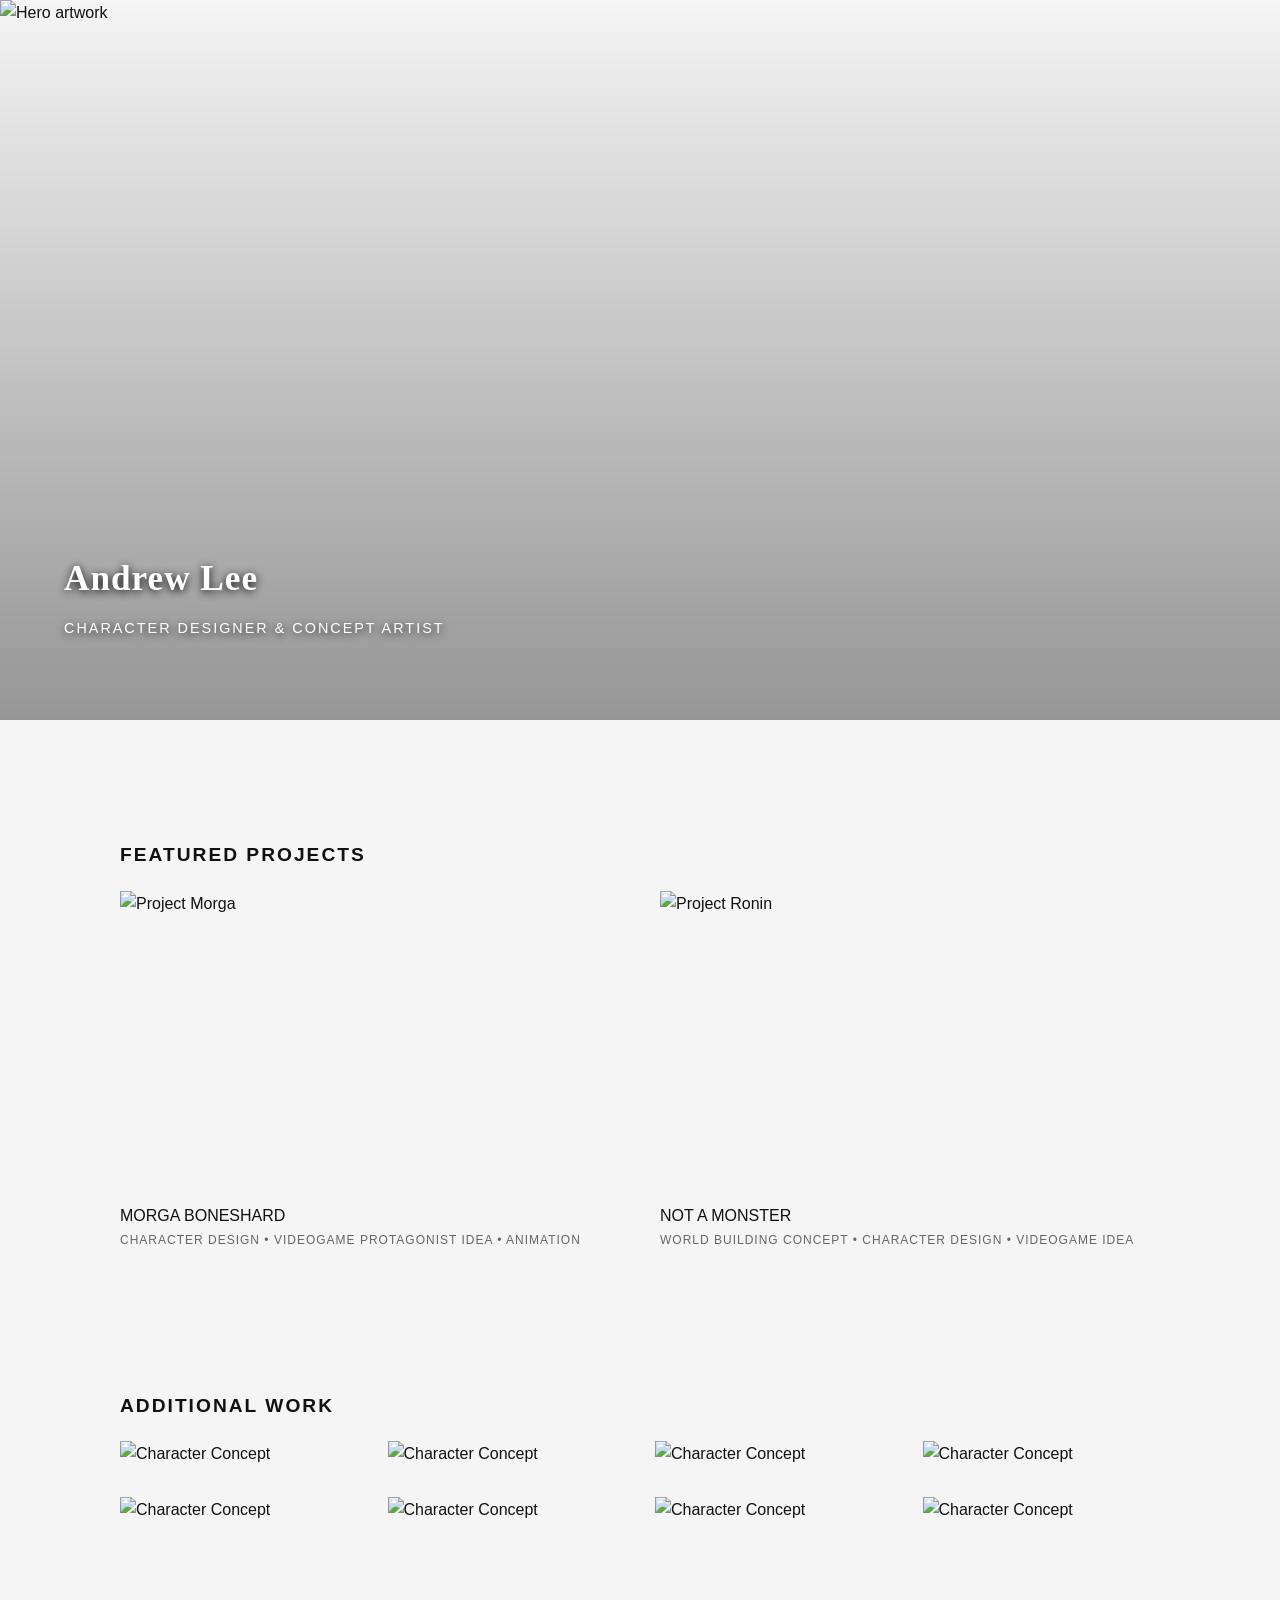
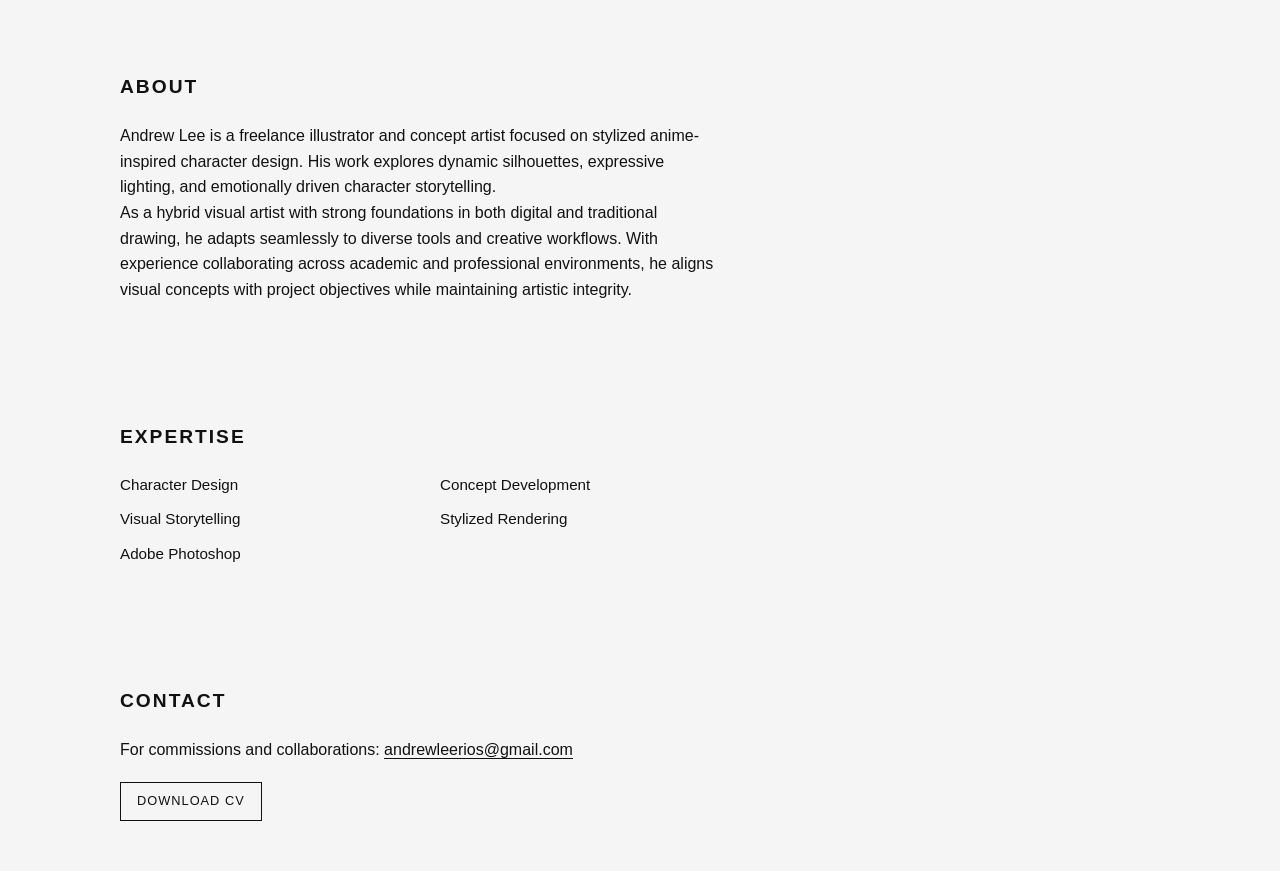
==== commit 158912fb: "Add files via upload" ====
--- a/index.html
+++ b/index.html
@@ -37,7 +37,7 @@
         <h2 class="section-title">Featured Projects</h2>
           <div class="featured-grid">
 
-            <a href="projects/morga.html" class="featured-item">
+            <a href="projects/morgaboneshard.html" class="featured-item">
 
               <div class="featured-image">
                 <img src="images/morga-final.jpg" alt="Project Morga" loading="lazy">
@@ -45,13 +45,13 @@
               </div>
 
               <div class="featured-info">
-                <p class="featured-title">Project Morga</p>
-                <p class="project-label">Character Design • Personal Project</p>
+                <p class="featured-title">MORGA BONESHARD</p>
+                <p class="project-label">Character Design • Videogame Protagonist Idea • Animation</p>
               </div>
 
             </a>
 
-            <a href="projects/ronin.html" class="featured-item">
+            <a href="projects/notamonster.html" class="featured-item">
 
               <div class="featured-image">
                 <img src="images/ronin-final.jpg" alt="Project Ronin" loading="lazy">
@@ -59,8 +59,8 @@
               </div>
 
               <div class="featured-info">
-                <p class="featured-title">Project Ronin</p>
-                <p class="project-label">Character Concept • Stylized</p>
+                <p class="featured-title">NOT A MONSTER</p>
+                <p class="project-label">World Building Concept • Character Design • Videogame Idea</p>
               </div>
 
             </a>
@@ -219,7 +219,7 @@
           <a href="mailto:andrewleerios@gmail.com">andrewleerios@gmail.com</a>
         </p>
         <p>
-          <a href="AndrewLee_CV.pdf" class="cv-button" target="_blank">Download CV</a>
+          <a href="andrewrioscv.pdf" download="Andrew_Lee_CV.pdf" class="cv-button" target="_blank">Download CV</a>
         </p>
       </div>
     </section>
--- a/style.css
+++ b/style.css
@@ -134,14 +134,6 @@
 
 /* FEATURED GALLERY */
 
-.project-section{
-font-size:0.9rem;
-letter-spacing:2px;
-text-transform:uppercase;
-margin:60px 0 20px 0;
-color:#444;
-}
-
 .featured-image{
 position:relative;
 overflow:hidden;
@@ -177,7 +169,7 @@
 }
 
 .featured-item{
-position:relative;
+position: relative;
 overflow:hidden;
 border-bottom:none;
 }
@@ -213,6 +205,10 @@
 margin-top:12px;
 }
 
+.featured-projects{
+  padding: 50px 0 0 0;
+}
+
 /* PROJECTS.HTML */
 
 .project-container{
@@ -251,6 +247,18 @@
 }
 
 /* SKILLS */ 
+
+.about{
+  padding: 0 0 50px 0;
+}
+
+.expertise{
+  padding: 0 0 50px 0;
+}
+
+.contact{
+  padding: 0 0 50px 0;
+}
 
 .skills {
   list-style: none;
@@ -266,6 +274,10 @@
 }
 
 /* GALLERY GRID */
+
+.gallery{
+  padding: 50px 0 50px 0;
+}
 
 .grid {
   column-count:4;
@@ -410,11 +422,12 @@
 
 .close{
 position:absolute;
-top:40px;
-right:60px;
+top:20px;
+right:20px;
 font-size:2rem;
 cursor:pointer;
 font-weight:300;
+z-index:2000;
 }
 
 .modal-info{
@@ -473,4 +486,61 @@
   section {
     padding: 60px 0;
   }
-}+  
+}
+
+@media (max-width:550px){
+
+.modal-image-container{
+position:relative;
+}
+
+.modal-arrow{
+position:fixed;
+top:50%;
+transform:translateY(-50%);
+font-size:30px;
+z-index:2000;
+}
+
+.modal-arrow.left{
+left:8px;
+}
+
+.modal-arrow.right{
+right:8px;
+}
+
+}
+
+@media (max-width:450px){
+
+.modal-image-container{
+position:relative;
+}
+
+.modal-arrow{
+position:fixed;
+top:50%;
+transform:translateY(-50%);
+font-size:30px;
+z-index:2000;
+color:white;
+text-shadow: 0 0 6px rgba(0,0,0,0.9);
+}
+
+.modal-arrow.left{
+left:8px;
+}
+
+.modal-arrow.right{
+right:8px;
+}
+
+.featured-item img{
+width:100%;
+height:20vh;
+}
+
+}
+
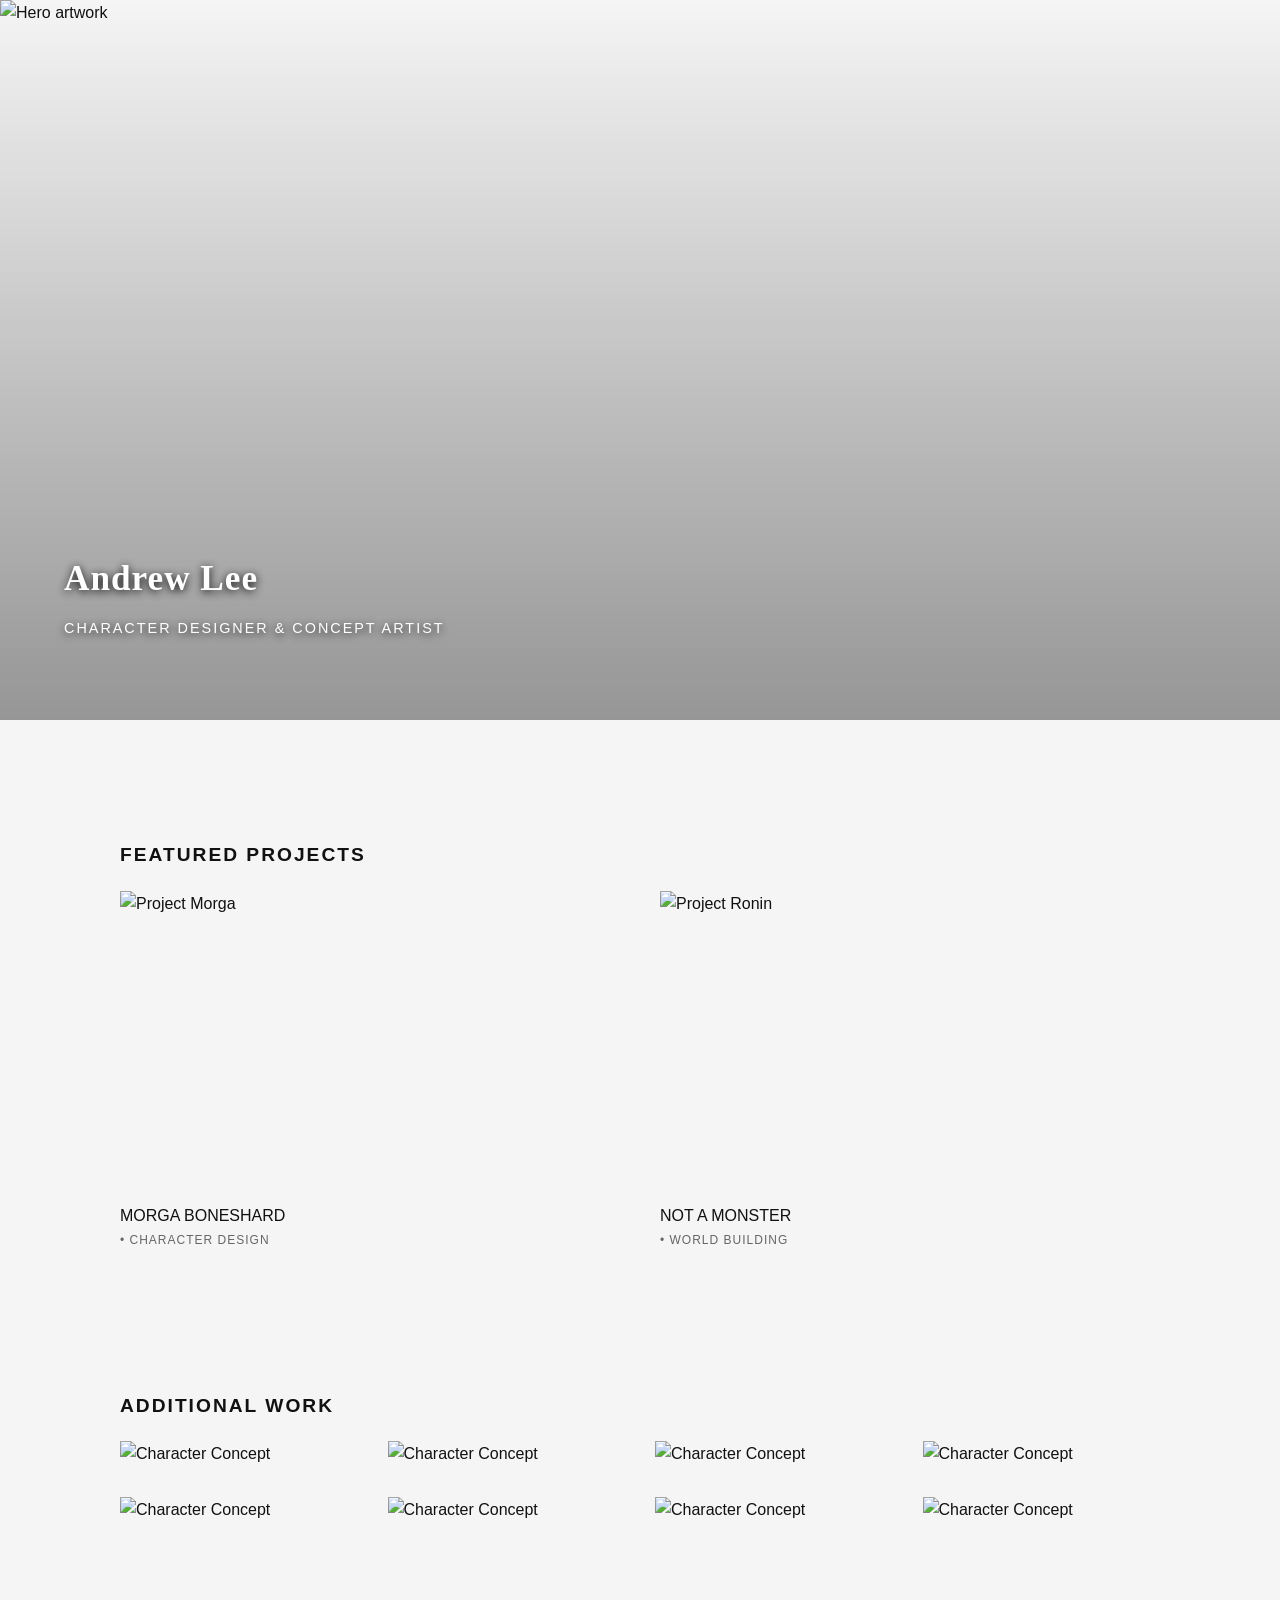
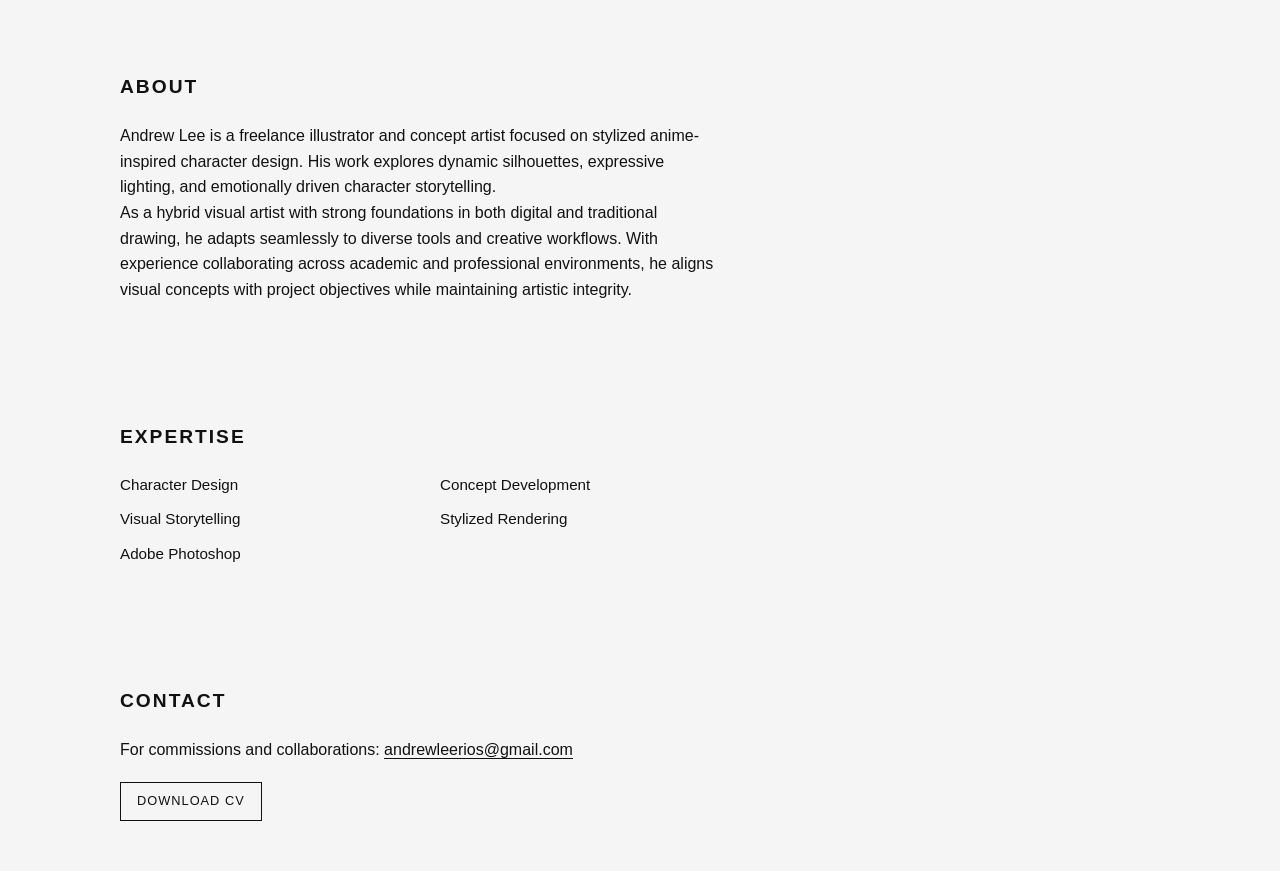
==== commit 88f57cb6: "Add files via upload" ====
--- a/index.html
+++ b/index.html
@@ -46,7 +46,7 @@
 
               <div class="featured-info">
                 <p class="featured-title">MORGA BONESHARD</p>
-                <p class="project-label">Character Design • Videogame Protagonist Idea • Animation</p>
+                <p class="project-label">• Character Design</p>
               </div>
 
             </a>
@@ -60,7 +60,7 @@
 
               <div class="featured-info">
                 <p class="featured-title">NOT A MONSTER</p>
-                <p class="project-label">World Building Concept • Character Design • Videogame Idea</p>
+                <p class="project-label">• World Building</p>
               </div>
 
             </a>
@@ -219,7 +219,7 @@
           <a href="mailto:andrewleerios@gmail.com">andrewleerios@gmail.com</a>
         </p>
         <p>
-          <a href="andrewrioscv.pdf" download="Andrew_Lee_CV.pdf" class="cv-button" target="_blank">Download CV</a>
+          <a href="andrewleecv.pdf" download="Andrew_Lee_CV.pdf" class="cv-button" target="_blank">Download CV</a>
         </p>
       </div>
     </section>
--- a/style.css
+++ b/style.css
@@ -214,28 +214,65 @@
 .project-container{
 max-width:1100px;
 margin:auto;
-padding:80px 20px;
+padding: 20px 20px;
 }
 
 .project-title{
 font-size:2rem;
-margin-bottom:40px;
+margin-bottom:10px;
 }
 
 .project-description{
 max-width:700px;
-margin:40px 0;
+margin-bottom:40px;
 line-height:1.6;
 }
 
 .project-image{
-margin:80px 0;
+margin: 10px 0 80px 0;
+display: block;
+gap: 0.5em;
+}
+
+.project-image-2{
+  display: flex;
+  gap: 0.5em;
+  margin-top: 10px;
+}
+
+.project-image-2 img{
+width:100%;
+height:auto;
 }
 
 .project-image img{
 width:100%;
 height:auto;
-display:block;
+}
+
+.project-morga{
+display: block;
+gap: 0.5em;
+}
+
+.project-morga img{
+width:100%;
+height:auto;
+}
+
+.project-section-morga{
+  margin-top: 100px;
+}
+
+.design-morga{
+  display: flex;
+  gap: 0.5em;
+}
+
+.design-morga-2{
+  display: flex;
+  gap: 0.5em;
+  margin-bottom: 100px;
 }
 
 .back-link{
@@ -244,6 +281,41 @@
 font-size:0.9rem;
 letter-spacing:1px;
 text-decoration:none;
+}
+
+.charac-desc{
+  font-size: 16px;
+}
+
+.project-image-3{
+  display: flex;
+  gap: 5em;
+  margin: 40px;
+}
+
+.project-image-4{
+  height: 50%;
+  display: flex;
+  gap: 0.5em;
+}
+
+.itemart-8 {
+  width: 50%;
+  align-self: center;
+}
+
+.itemart-8 img{
+  width: 100%;
+}
+
+.sheet-charac{
+display: block;
+gap: 0.5em;
+}
+
+.sheet-charac img{
+width:100%;
+height:auto;
 }
 
 /* SKILLS */ 
@@ -538,9 +610,14 @@
 }
 
 .featured-item img{
-width:100%;
-height:20vh;
-}
-
-}
-
+width:130%;
+height:25vh;
+}
+
+/**/
+.featured-title{
+  font-size: 14px;
+
+}
+
+}
